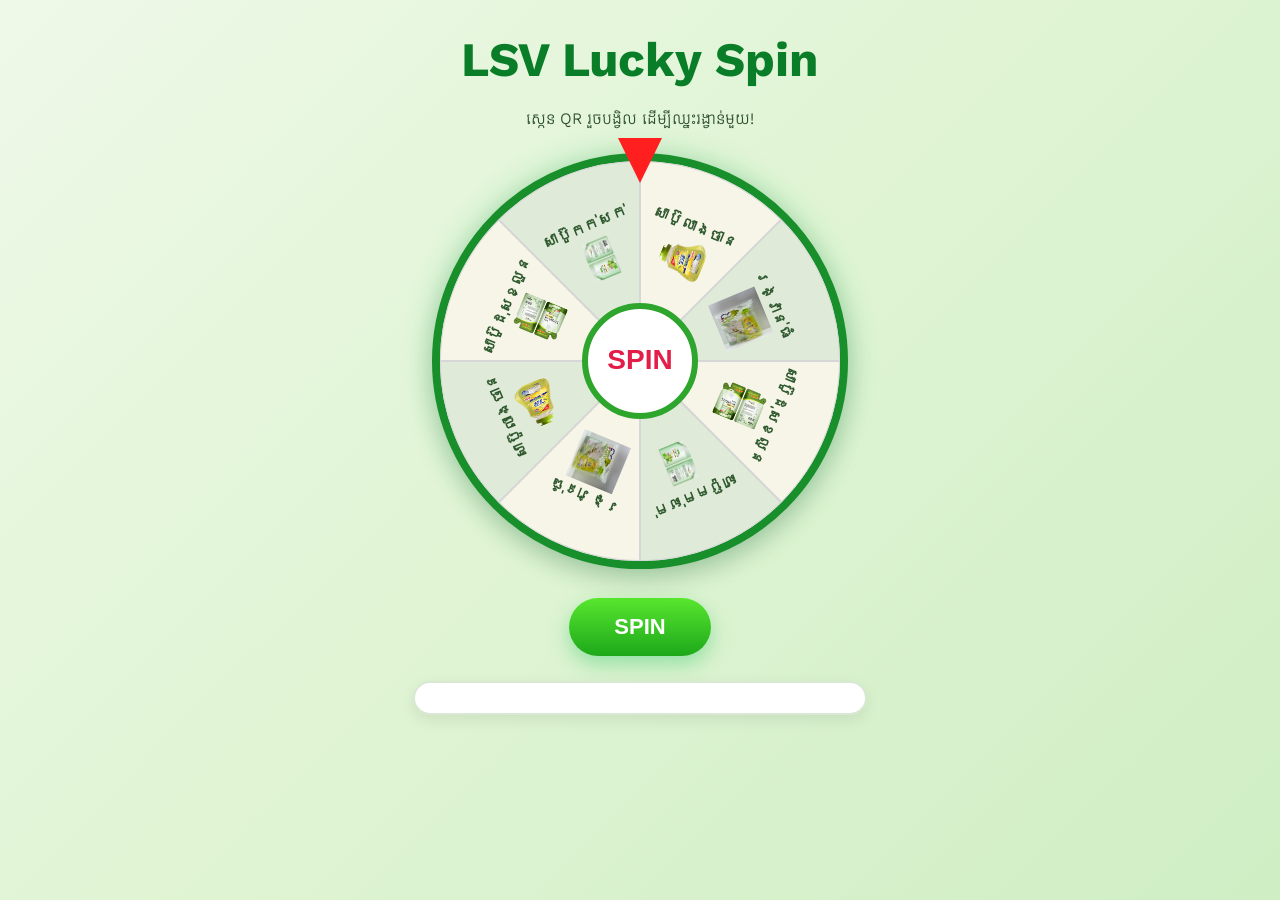
==== index.html @ d08d1ec9 "rename to index.html" ====
<!DOCTYPE html>
<html lang="en">

<head>
    <meta charset="UTF-8">
    <link href="https://fonts.googleapis.com/css2?family=Kantumruy+Pro:wght@400;700&display=swap" rel="stylesheet">
    <meta name="viewport" content="width=device-width, initial-scale=1.0">
    <title>Spin Wheel</title>
    <link rel="stylesheet" href="style.css">
</head>

<body>

    <h1>LSV Lucky Spin </h1>
    <p>ស្កេន QR រួចបង្វិល ដើម្បីឈ្នះរង្វាន់មួយ!
    </p>
    <div class="wheel-container">
        <div class="pointer"></div>
        <canvas id="wheel" width="400" height="400"></canvas>
    </div>

    <button id="spinBtn" onclick="spin()">SPIN</button>

    <div id="result"></div>

    <script src="script.js"></script>
</body>

</html>
---- style.css ----
body {
    margin: 0;
    min-height: 100vh;
    display: flex;
    flex-direction: column;
    align-items: center;
    font-family: "Kantumruy Pro", sans-serif;
    background: linear-gradient( 135deg, #eef9e8, #dff4d3, #cfeec4);
    color: #0f5132;
    overflow-x: hidden;
}


/* Title */

h1 {
    font-size: 3rem;
    color: #0a7d28;
    margin-bottom: 5px;
    text-align: center;
    font-weight: 800;
}

p {
    color: #2d4f2d;
    text-align: center;
    margin-bottom: 25px;
}


/* Wheel */

.wheel-container {
    position: relative;
}

#wheel {
    width: 500;
    height: 500;
    border-radius: 50%;
    border: 8px solid #188f2a;
    background: white;
    box-shadow: 0 10px 25px rgba(0, 0, 0, 0.15), 0 0 30px rgba(34, 197, 94, 0.3);
    transition: transform 5s ease-out;
}


/* Pointer */

.pointer {
    position: absolute;
    top: -15px;
    left: 50%;
    transform: translateX(-50%);
    width: 0;
    height: 0;
    border-left: 22px solid transparent;
    border-right: 22px solid transparent;
    border-top: 45px solid #ff1f1f;
    z-index: 100;
}


/* Spin Button */

#spinBtn {
    margin-top: 25px;
    padding: 16px 45px;
    border: none;
    border-radius: 50px;
    background: linear-gradient( 180deg, #58e62f, #1da81a);
    color: white;
    font-size: 22px;
    font-weight: bold;
    cursor: pointer;
    box-shadow: 0 8px 20px rgba(34, 197, 94, 0.4);
    transition: 0.3s;
}

#spinBtn:hover {
    transform: translateY(-3px);
}

#spinBtn:active {
    transform: scale(0.96);
}


/* Result Box */

#result {
    margin-top: 25px;
    width: 90%;
    max-width: 420px;
    background: #ffffff;
    border: 2px solid #d9e8d5;
    border-radius: 20px;
    padding: 15px;
    text-align: center;
    color: #1f2937;
    font-size: 24px;
    font-weight: bold;
    box-shadow: 0 5px 15px rgba(0, 0, 0, 0.08);
}


/* Mobile */

@media (max-width: 500px) {
    #wheel {
        width: 320px;
        height: 320px;
    }
    h1 {
        font-size: 2.2rem;
    }
    p {
        font-size: 16px;
        padding: 0 15px;
    }
    #spinBtn {
        font-size: 20px;
        padding: 14px 35px;
    }
    #result {
        font-size: 20px;
    }
}

.logo {
    width: 120px;
    height: auto;
    margin-top: 20px;
    margin-bottom: 10px;
}

@media(max-width:500px) {
    .logo {
        width: 90px;
    }
}
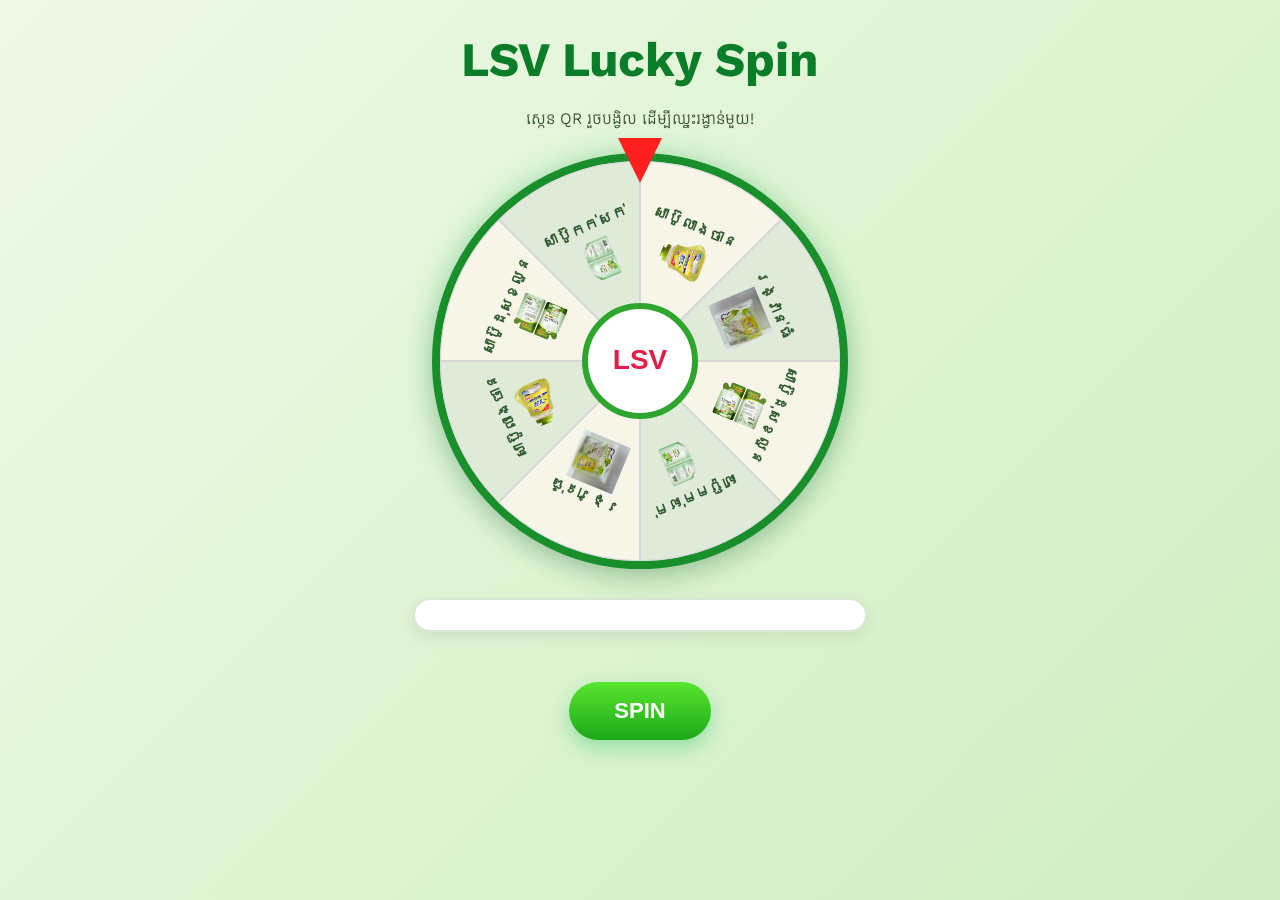
==== commit 38bc637f: "rename to index.html" ====
--- a/index.html
+++ b/index.html
@@ -5,25 +5,40 @@
     <meta charset="UTF-8">
     <link href="https://fonts.googleapis.com/css2?family=Kantumruy+Pro:wght@400;700&display=swap" rel="stylesheet">
     <meta name="viewport" content="width=device-width, initial-scale=1.0">
-    <title>Spin Wheel</title>
+    <title>LSV Lucky Spin</title>
     <link rel="stylesheet" href="style.css">
 </head>
 
 <body>
 
-    <h1>LSV Lucky Spin </h1>
-    <p>ស្កេន QR រួចបង្វិល ដើម្បីឈ្នះរង្វាន់មួយ!
-    </p>
+    <h1>LSV Lucky Spin</h1>
+    <p>ស្កេន QR រួចបង្វិល ដើម្បីឈ្នះរង្វាន់មួយ!</p>
+
     <div class="wheel-container">
         <div class="pointer"></div>
         <canvas id="wheel" width="400" height="400"></canvas>
     </div>
 
+    <div id="winnerPopup" class="popup">
+        <div class="popup-content">
+            <img id="winnerImg" src="" alt="">
+            <h2 id="winnerText"></h2>
+            <button onclick="closePopup()">បិទ</button>
+        </div>
+    </div>
+
+    <p id="result"></p>
+
     <button id="spinBtn" onclick="spin()">SPIN</button>
 
-    <div id="result"></div>
+    <script src="script.js"></script>
 
-    <script src="script.js"></script>
+    <script>
+        function closePopup() {
+            document.getElementById("winnerPopup").style.display = "none";
+        }
+    </script>
+
 </body>
 
 </html>
--- a/style.css
+++ b/style.css
@@ -138,4 +138,52 @@
     .logo {
         width: 90px;
     }
+}
+
+.popup {
+    display: none;
+    position: fixed;
+    top: 0;
+    left: 0;
+    width: 100%;
+    height: 100%;
+    background: rgba(0, 0, 0, .7);
+    justify-content: center;
+    align-items: center;
+    z-index: 9999;
+}
+
+.popup-content {
+    background: #fff;
+    padding: 20px;
+    border-radius: 20px;
+    text-align: center;
+    animation: pop .4s ease;
+    max-width: 320px;
+}
+
+.popup-content img {
+    width: 180px;
+    height: auto;
+    margin-bottom: 10px;
+}
+
+.popup-content button {
+    background: #16a34a;
+    color: white;
+    border: none;
+    padding: 10px 20px;
+    border-radius: 10px;
+    cursor: pointer;
+}
+
+@keyframes pop {
+    from {
+        transform: scale(.3);
+        opacity: 0;
+    }
+    to {
+        transform: scale(1);
+        opacity: 1;
+    }
 }
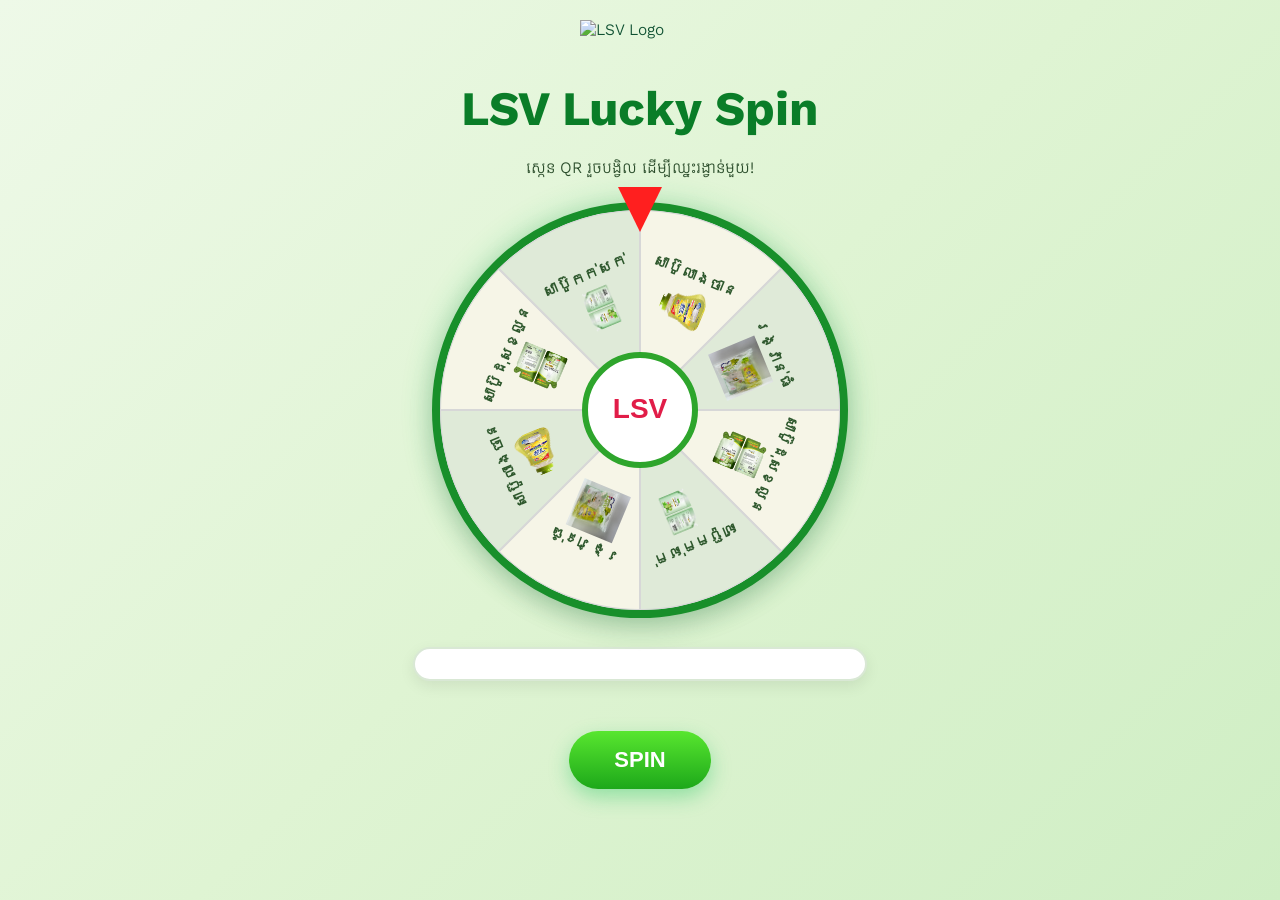
==== commit 0d578d65: "rename to index.html" ====
--- a/index.html
+++ b/index.html
@@ -10,7 +10,7 @@
 </head>
 
 <body>
-
+    <img src="img/logo.png" alt="LSV Logo" class="logo">
     <h1>LSV Lucky Spin</h1>
     <p>ស្កេន QR រួចបង្វិល ដើម្បីឈ្នះរង្វាន់មួយ!</p>
 
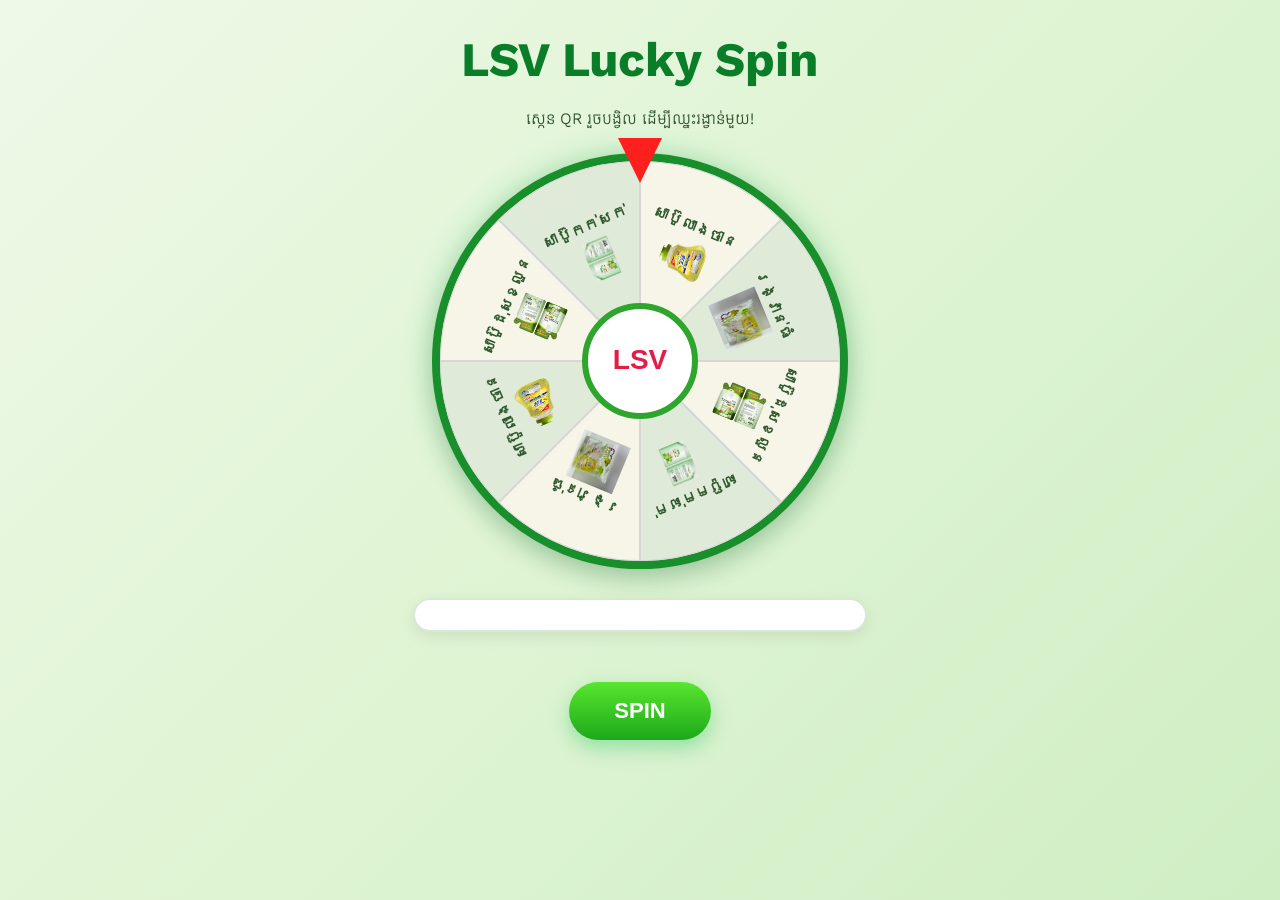
==== commit c711c488: "rename to index.html" ====
--- a/index.html
+++ b/index.html
@@ -10,7 +10,6 @@
 </head>
 
 <body>
-    <img src="img/logo.png" alt="LSV Logo" class="logo">
     <h1>LSV Lucky Spin</h1>
     <p>ស្កេន QR រួចបង្វិល ដើម្បីឈ្នះរង្វាន់មួយ!</p>
 
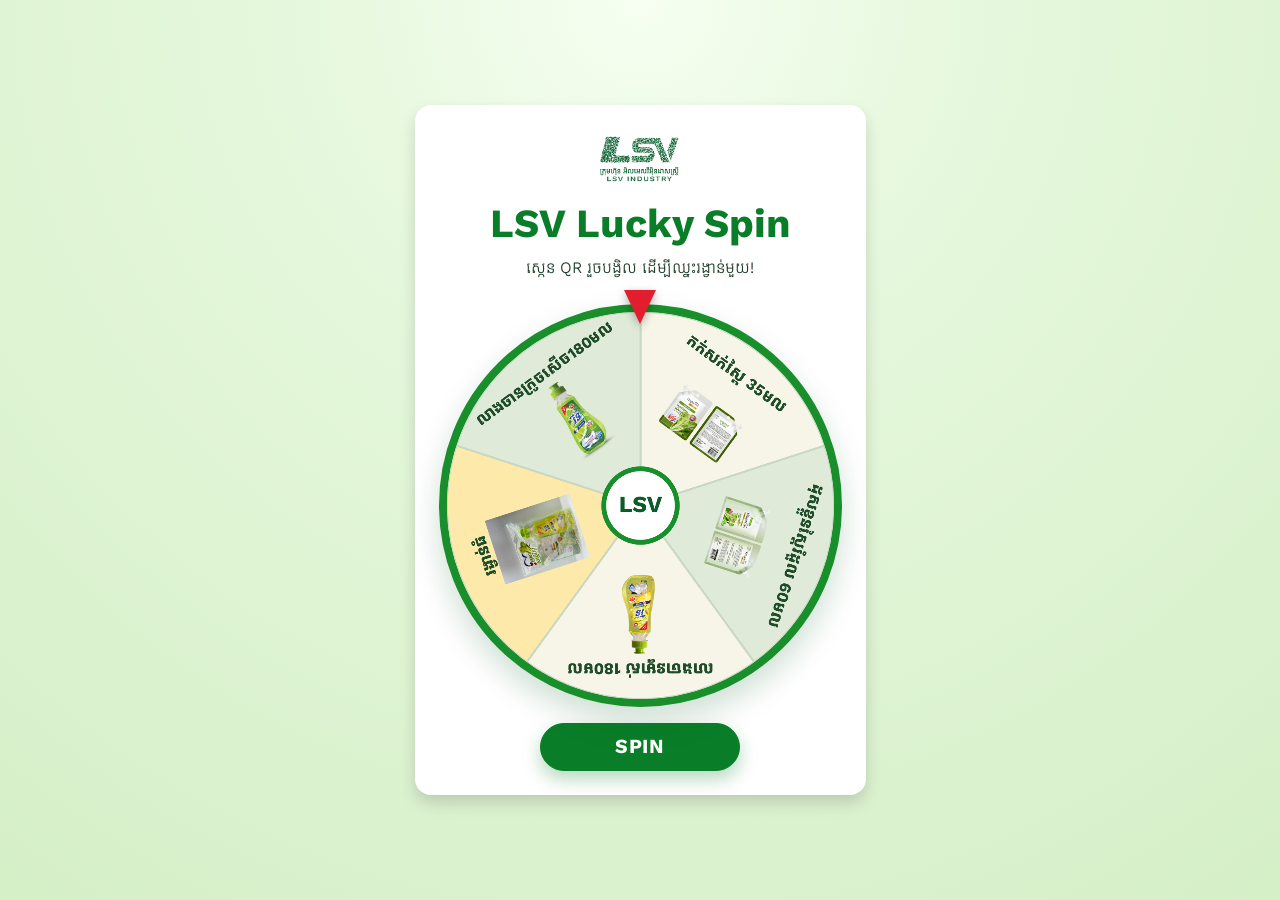
==== commit 377a4c5a: "Redesign spin page with Bootstrap and fix wheel UI Add Bootstrap 5.3.3 for the layout, buttons, resu" ====
--- a/index.html
+++ b/index.html
@@ -1,43 +1,58 @@
 <!DOCTYPE html>
-<html lang="en">
+<html lang="km">
 
 <head>
     <meta charset="UTF-8">
-    <link href="https://fonts.googleapis.com/css2?family=Kantumruy+Pro:wght@400;700&display=swap" rel="stylesheet">
     <meta name="viewport" content="width=device-width, initial-scale=1.0">
     <title>LSV Lucky Spin</title>
+    <link rel="preconnect" href="https://fonts.googleapis.com">
+    <link rel="preconnect" href="https://fonts.gstatic.com" crossorigin>
+    <link href="https://fonts.googleapis.com/css2?family=Kantumruy+Pro:wght@400;700&display=swap" rel="stylesheet">
+    <link href="https://cdn.jsdelivr.net/npm/bootstrap@5.3.3/dist/css/bootstrap.min.css" rel="stylesheet"
+        integrity="sha384-QWTKZyjpPEjISv5WaRU9OFeRpok6YctnYmDr5pNlyT2bRjXh0JMhjY6hW+ALEwIH" crossorigin="anonymous">
     <link rel="stylesheet" href="style.css">
 </head>
 
 <body>
-    <h1>LSV Lucky Spin</h1>
-    <p>ស្កេន QR រួចបង្វិល ដើម្បីឈ្នះរង្វាន់មួយ!</p>
+    <main class="container py-3 py-md-4">
+        <div class="row justify-content-center">
+            <div class="col-12 col-sm-10 col-md-8 col-lg-6 col-xl-5">
+                <div class="card spin-card border-0 shadow rounded-4">
+                    <div class="card-body d-flex flex-column align-items-center text-center gap-2 p-3 p-md-4">
+                        <img class="logo" src="Logo.png" alt="LSV Industry" width="1250" height="812">
+                        <h1 class="spin-title fw-bold mb-0">LSV Lucky Spin</h1>
+                        <p class="spin-subtitle mb-0">ស្កេន QR រួចបង្វិល ដើម្បីឈ្នះរង្វាន់មួយ!</p>
 
-    <div class="wheel-container">
-        <div class="pointer"></div>
-        <canvas id="wheel" width="400" height="400"></canvas>
-    </div>
+                        <div class="wheel-container">
+                            <div class="pointer" aria-hidden="true"></div>
+                            <canvas id="wheel" role="img" aria-label="កង់រង្វាន់ LSV"></canvas>
+                        </div>
 
-    <div id="winnerPopup" class="popup">
-        <div class="popup-content">
-            <img id="winnerImg" src="" alt="">
-            <h2 id="winnerText"></h2>
-            <button onclick="closePopup()">បិទ</button>
+                        <button id="spinBtn" type="button" class="btn btn-spin btn-lg rounded-pill">SPIN</button>
+
+                        <div id="result" class="alert alert-success w-100 mb-0 mt-1 d-none" role="status"></div>
+                    </div>
+                </div>
+            </div>
+        </div>
+    </main>
+
+    <div id="winnerPopup" class="modal fade" tabindex="-1" aria-labelledby="winnerText" aria-hidden="true">
+        <div class="modal-dialog modal-dialog-centered modal-sm">
+            <div class="modal-content border-0 rounded-4 text-center">
+                <div class="modal-body p-4">
+                    <img id="winnerImg" class="winner-img img-fluid mb-3" src="" alt="">
+                    <h2 id="winnerText" class="h4 fw-bold mb-3"></h2>
+                    <button type="button" class="btn btn-spin rounded-pill px-4" data-bs-dismiss="modal">បិទ</button>
+                </div>
+            </div>
         </div>
     </div>
 
-    <p id="result"></p>
-
-    <button id="spinBtn" onclick="spin()">SPIN</button>
-
+    <script src="https://cdn.jsdelivr.net/npm/bootstrap@5.3.3/dist/js/bootstrap.bundle.min.js"
+        integrity="sha384-YvpcrYf0tY3lHB60NNkmXc5s9fDVZLESaAA55NDzOxhy9GkcIdslK1eN7N6jIeHz"
+        crossorigin="anonymous"></script>
     <script src="script.js"></script>
-
-    <script>
-        function closePopup() {
-            document.getElementById("winnerPopup").style.display = "none";
-        }
-    </script>
-
 </body>
 
-</html>+</html>
--- a/style.css
+++ b/style.css
@@ -1,189 +1,89 @@
-body {
-    margin: 0;
-    min-height: 100vh;
-    display: flex;
-    flex-direction: column;
-    align-items: center;
-    font-family: "Kantumruy Pro", sans-serif;
-    background: linear-gradient( 135deg, #eef9e8, #dff4d3, #cfeec4);
-    color: #0f5132;
-    overflow-x: hidden;
+:root {
+    --lsv-green: #0a7d28;
+    --lsv-green-dark: #0b5d2b;
+    --bs-body-font-family: "Kantumruy Pro", sans-serif;
+    --bs-body-color: #1f3d2b;
 }
 
-
-/* Title */
-
-h1 {
-    font-size: 3rem;
-    color: #0a7d28;
-    margin-bottom: 5px;
-    text-align: center;
-    font-weight: 800;
+body {
+    min-height: 100vh;
+    min-height: 100dvh;
+    display: flex;
+    align-items: center;
+    background: radial-gradient(circle at top, #f6fff1 0%, #e6f8dd 30%, #d5efc7 100%);
 }
 
-p {
-    color: #2d4f2d;
-    text-align: center;
-    margin-bottom: 25px;
+.logo {
+    width: 96px;
+    height: auto;
 }
 
+.spin-title {
+    color: var(--lsv-green);
+    font-size: clamp(1.75rem, 5vw, 2.5rem);
+}
 
-/* Wheel */
-
+/* Wheel: never taller than ~half the screen, so SPIN stays visible without scrolling */
 .wheel-container {
     position: relative;
+    width: min(100%, 440px, 54vh);
+    aspect-ratio: 1;
+    margin: 1rem 0 0.5rem;
 }
 
 #wheel {
-    width: 500;
-    height: 500;
+    display: block;
+    width: 100%;
+    height: 100%;
     border-radius: 50%;
     border: 8px solid #188f2a;
-    background: white;
-    box-shadow: 0 10px 25px rgba(0, 0, 0, 0.15), 0 0 30px rgba(34, 197, 94, 0.3);
-    transition: transform 5s ease-out;
+    background: #fff;
+    box-shadow: 0 14px 30px rgba(17, 94, 39, 0.2);
 }
-
-
-/* Pointer */
 
 .pointer {
     position: absolute;
-    top: -15px;
+    top: -14px;
     left: 50%;
     transform: translateX(-50%);
     width: 0;
     height: 0;
-    border-left: 22px solid transparent;
-    border-right: 22px solid transparent;
-    border-top: 45px solid #ff1f1f;
-    z-index: 100;
+    border-left: 16px solid transparent;
+    border-right: 16px solid transparent;
+    border-top: 34px solid #e11d2e;
+    filter: drop-shadow(0 3px 4px rgba(0, 0, 0, 0.3));
+    z-index: 1;
 }
 
-
-/* Spin Button */
+/* Bootstrap button themed in LSV green */
+.btn-spin {
+    --bs-btn-color: #fff;
+    --bs-btn-bg: var(--lsv-green);
+    --bs-btn-border-color: var(--lsv-green);
+    --bs-btn-hover-color: #fff;
+    --bs-btn-hover-bg: var(--lsv-green-dark);
+    --bs-btn-hover-border-color: var(--lsv-green-dark);
+    --bs-btn-active-color: #fff;
+    --bs-btn-active-bg: var(--lsv-green-dark);
+    --bs-btn-active-border-color: var(--lsv-green-dark);
+    --bs-btn-disabled-color: #fff;
+    --bs-btn-disabled-bg: #7a9c84;
+    --bs-btn-disabled-border-color: #7a9c84;
+    --bs-btn-focus-shadow-rgb: 10, 125, 40;
+    font-weight: 700;
+}
 
 #spinBtn {
-    margin-top: 25px;
-    padding: 16px 45px;
-    border: none;
-    border-radius: 50px;
-    background: linear-gradient( 180deg, #58e62f, #1da81a);
-    color: white;
-    font-size: 22px;
-    font-weight: bold;
-    cursor: pointer;
-    box-shadow: 0 8px 20px rgba(34, 197, 94, 0.4);
-    transition: 0.3s;
+    min-width: 200px;
+    letter-spacing: 0.04em;
+    box-shadow: 0 8px 18px rgba(10, 125, 40, 0.3);
 }
 
-#spinBtn:hover {
-    transform: translateY(-3px);
+#spinBtn:disabled {
+    box-shadow: none;
 }
 
-#spinBtn:active {
-    transform: scale(0.96);
+.winner-img {
+    max-height: 240px;
+    object-fit: contain;
 }
-
-
-/* Result Box */
-
-#result {
-    margin-top: 25px;
-    width: 90%;
-    max-width: 420px;
-    background: #ffffff;
-    border: 2px solid #d9e8d5;
-    border-radius: 20px;
-    padding: 15px;
-    text-align: center;
-    color: #1f2937;
-    font-size: 24px;
-    font-weight: bold;
-    box-shadow: 0 5px 15px rgba(0, 0, 0, 0.08);
-}
-
-
-/* Mobile */
-
-@media (max-width: 500px) {
-    #wheel {
-        width: 320px;
-        height: 320px;
-    }
-    h1 {
-        font-size: 2.2rem;
-    }
-    p {
-        font-size: 16px;
-        padding: 0 15px;
-    }
-    #spinBtn {
-        font-size: 20px;
-        padding: 14px 35px;
-    }
-    #result {
-        font-size: 20px;
-    }
-}
-
-.logo {
-    width: 120px;
-    height: auto;
-    margin-top: 20px;
-    margin-bottom: 10px;
-}
-
-@media(max-width:500px) {
-    .logo {
-        width: 90px;
-    }
-}
-
-.popup {
-    display: none;
-    position: fixed;
-    top: 0;
-    left: 0;
-    width: 100%;
-    height: 100%;
-    background: rgba(0, 0, 0, .7);
-    justify-content: center;
-    align-items: center;
-    z-index: 9999;
-}
-
-.popup-content {
-    background: #fff;
-    padding: 20px;
-    border-radius: 20px;
-    text-align: center;
-    animation: pop .4s ease;
-    max-width: 320px;
-}
-
-.popup-content img {
-    width: 180px;
-    height: auto;
-    margin-bottom: 10px;
-}
-
-.popup-content button {
-    background: #16a34a;
-    color: white;
-    border: none;
-    padding: 10px 20px;
-    border-radius: 10px;
-    cursor: pointer;
-}
-
-@keyframes pop {
-    from {
-        transform: scale(.3);
-        opacity: 0;
-    }
-    to {
-        transform: scale(1);
-        opacity: 1;
-    }
-}
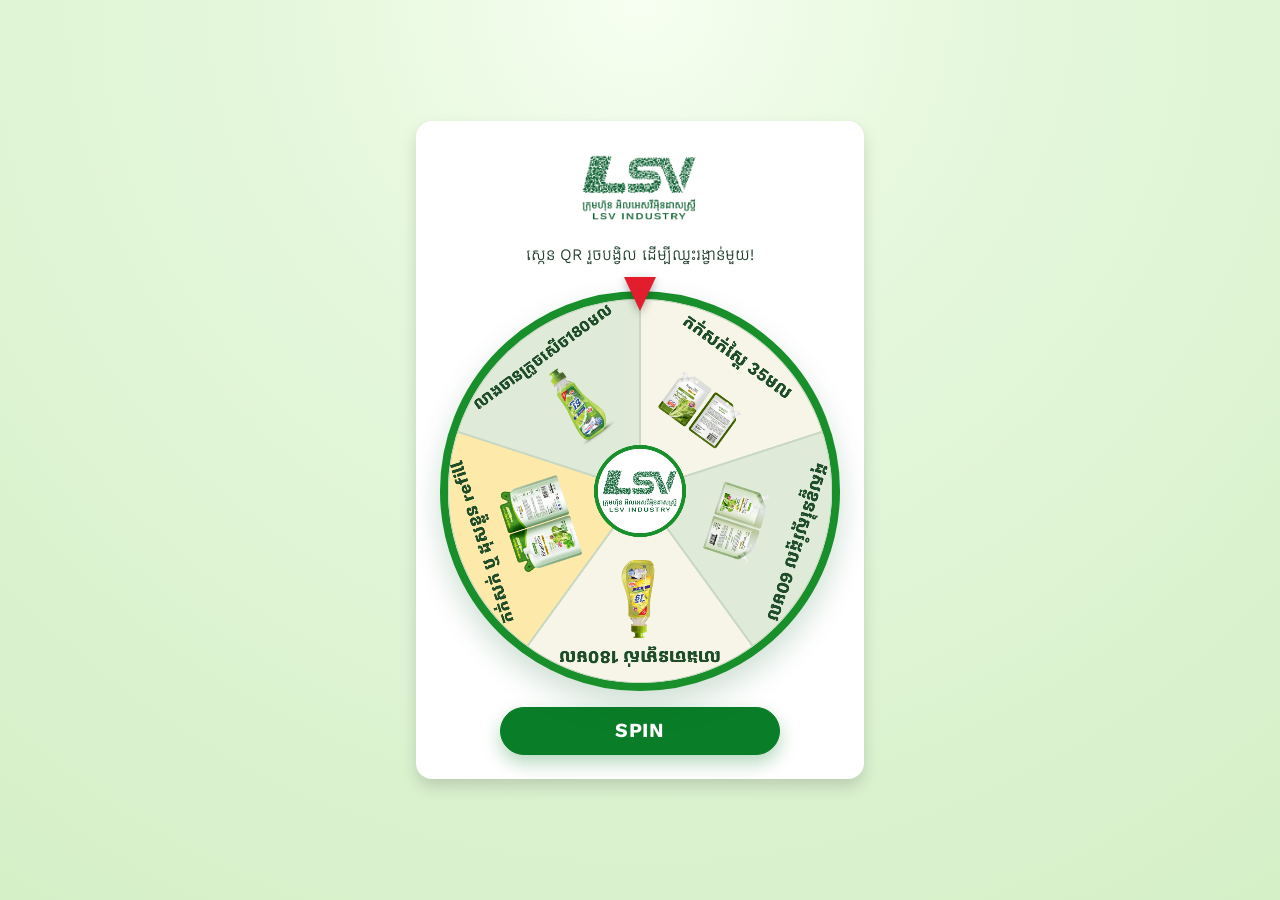
==== commit 6a135f76: "Improve mobile layout and remove page title Keep the page from widening during a spin by clipping th" ====
--- a/index.html
+++ b/index.html
@@ -8,24 +8,24 @@
     <link rel="preconnect" href="https://fonts.googleapis.com">
     <link rel="preconnect" href="https://fonts.gstatic.com" crossorigin>
     <link href="https://fonts.googleapis.com/css2?family=Kantumruy+Pro:wght@400;700&display=swap" rel="stylesheet">
-    <link href="https://cdn.jsdelivr.net/npm/bootstrap@5.3.3/dist/css/bootstrap.min.css" rel="stylesheet"
-        integrity="sha384-QWTKZyjpPEjISv5WaRU9OFeRpok6YctnYmDr5pNlyT2bRjXh0JMhjY6hW+ALEwIH" crossorigin="anonymous">
+    <link href="https://cdn.jsdelivr.net/npm/bootstrap@5.3.3/dist/css/bootstrap.min.css" rel="stylesheet" integrity="sha384-QWTKZyjpPEjISv5WaRU9OFeRpok6YctnYmDr5pNlyT2bRjXh0JMhjY6hW+ALEwIH" crossorigin="anonymous">
     <link rel="stylesheet" href="style.css">
 </head>
 
 <body>
-    <main class="container py-3 py-md-4">
+    <main class="container px-2 px-sm-3 py-2 py-md-4">
         <div class="row justify-content-center">
             <div class="col-12 col-sm-10 col-md-8 col-lg-6 col-xl-5">
                 <div class="card spin-card border-0 shadow rounded-4">
-                    <div class="card-body d-flex flex-column align-items-center text-center gap-2 p-3 p-md-4">
+                    <div class="card-body d-flex flex-column align-items-center text-center gap-2 px-2 py-3 p-sm-3 p-md-4">
                         <img class="logo" src="Logo.png" alt="LSV Industry" width="1250" height="812">
-                        <h1 class="spin-title fw-bold mb-0">LSV Lucky Spin</h1>
                         <p class="spin-subtitle mb-0">ស្កេន QR រួចបង្វិល ដើម្បីឈ្នះរង្វាន់មួយ!</p>
 
                         <div class="wheel-container">
                             <div class="pointer" aria-hidden="true"></div>
-                            <canvas id="wheel" role="img" aria-label="កង់រង្វាន់ LSV"></canvas>
+                            <div class="wheel-frame">
+                                <canvas id="wheel" role="img" aria-label="កង់រង្វាន់ LSV"></canvas>
+                            </div>
                         </div>
 
                         <button id="spinBtn" type="button" class="btn btn-spin btn-lg rounded-pill">SPIN</button>
@@ -49,10 +49,8 @@
         </div>
     </div>
 
-    <script src="https://cdn.jsdelivr.net/npm/bootstrap@5.3.3/dist/js/bootstrap.bundle.min.js"
-        integrity="sha384-YvpcrYf0tY3lHB60NNkmXc5s9fDVZLESaAA55NDzOxhy9GkcIdslK1eN7N6jIeHz"
-        crossorigin="anonymous"></script>
+    <script src="https://cdn.jsdelivr.net/npm/bootstrap@5.3.3/dist/js/bootstrap.bundle.min.js" integrity="sha384-YvpcrYf0tY3lHB60NNkmXc5s9fDVZLESaAA55NDzOxhy9GkcIdslK1eN7N6jIeHz" crossorigin="anonymous"></script>
     <script src="script.js"></script>
 </body>
 
-</html>
+</html>
--- a/style.css
+++ b/style.css
@@ -13,9 +13,15 @@
     background: radial-gradient(circle at top, #f6fff1 0%, #e6f8dd 30%, #d5efc7 100%);
 }
 
+/* Height follows the screen, so the logo is readable without pushing SPIN down */
 .logo {
-    width: 96px;
-    height: auto;
+    width: auto;
+    height: clamp(58px, 11vh, 90px);
+    height: clamp(58px, 11svh, 90px);
+}
+
+.spin-subtitle {
+    text-wrap: balance;
 }
 
 .spin-title {
@@ -27,18 +33,27 @@
 .wheel-container {
     position: relative;
     width: min(100%, 440px, 54vh);
+    width: min(100%, 440px, 54svh);
     aspect-ratio: 1;
     margin: 1rem 0 0.5rem;
+}
+
+/* The frame stays still and clips the canvas. Without it, the rotating square's
+   corners widen the page on phones and the shadow spins with the wheel. */
+.wheel-frame {
+    width: 100%;
+    height: 100%;
+    overflow: hidden;
+    border-radius: 50%;
+    border: 8px solid #188f2a;
+    background: #fff;
+    box-shadow: 0 14px 30px rgba(17, 94, 39, 0.2);
 }
 
 #wheel {
     display: block;
     width: 100%;
     height: 100%;
-    border-radius: 50%;
-    border: 8px solid #188f2a;
-    background: #fff;
-    box-shadow: 0 14px 30px rgba(17, 94, 39, 0.2);
 }
 
 .pointer {
@@ -74,7 +89,8 @@
 }
 
 #spinBtn {
-    min-width: 200px;
+    width: min(100%, 280px);
+    touch-action: manipulation;
     letter-spacing: 0.04em;
     box-shadow: 0 8px 18px rgba(10, 125, 40, 0.3);
 }
@@ -83,7 +99,12 @@
     box-shadow: none;
 }
 
+#winnerText,
+#result {
+    text-wrap: balance;
+}
+
 .winner-img {
-    max-height: 240px;
+    max-height: min(240px, 38vh);
     object-fit: contain;
 }
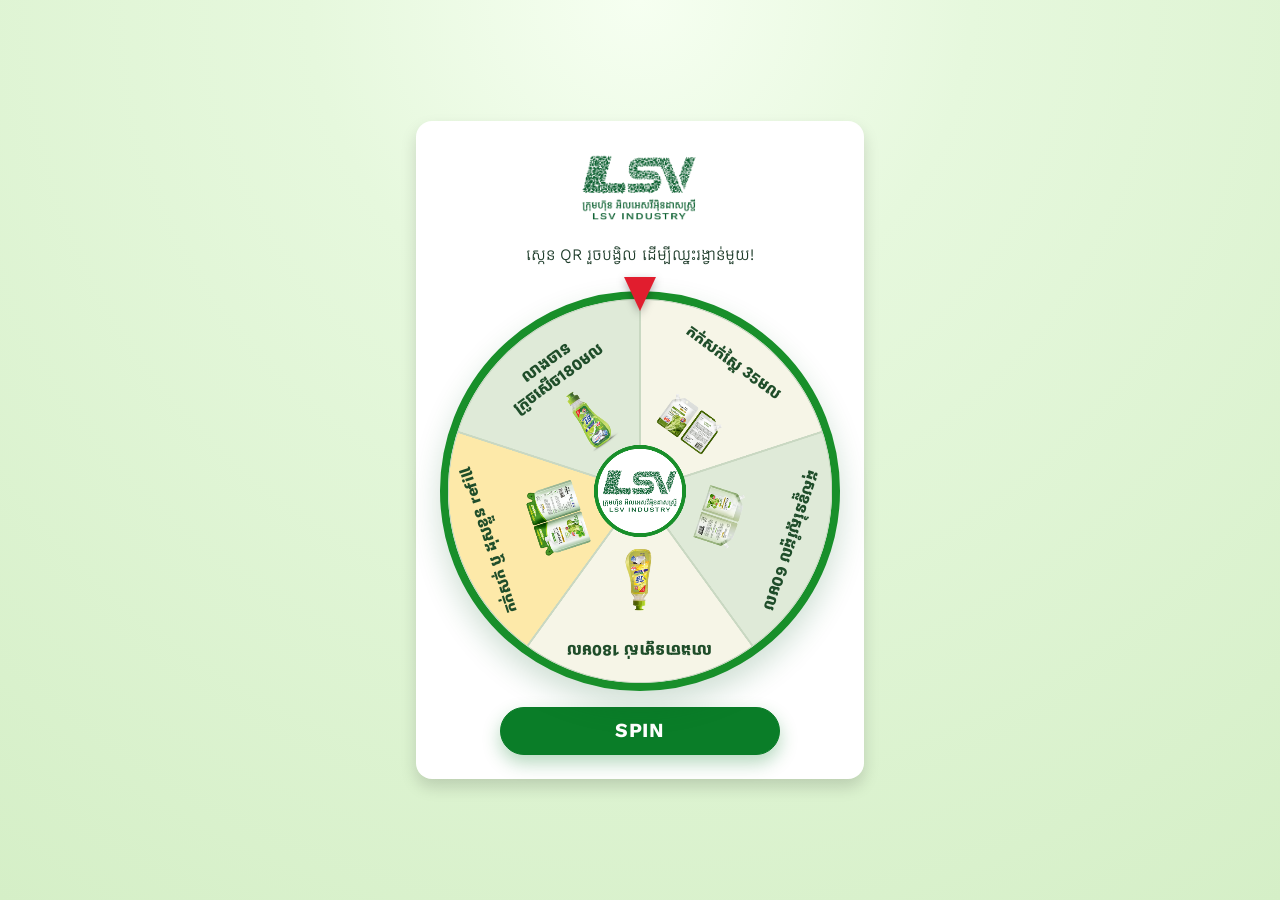
==== commit 5767d6e4: "Fix prize names running off the wheel on iPhone On iPhone, names drawn on the canvas lost their cent" ====
--- a/index.html
+++ b/index.html
@@ -24,7 +24,9 @@
                         <div class="wheel-container">
                             <div class="pointer" aria-hidden="true"></div>
                             <div class="wheel-frame">
-                                <canvas id="wheel" role="img" aria-label="កង់រង្វាន់ LSV"></canvas>
+                                <div id="wheelRotor" class="wheel-rotor">
+                                    <canvas id="wheel" role="img" aria-label="កង់រង្វាន់ LSV"></canvas>
+                                </div>
                             </div>
                         </div>
 
--- a/style.css
+++ b/style.css
@@ -50,10 +50,37 @@
     box-shadow: 0 14px 30px rgba(17, 94, 39, 0.2);
 }
 
+/* Canvas and prize names rotate together */
+.wheel-rotor {
+    position: relative;
+    width: 100%;
+    height: 100%;
+    will-change: transform;
+}
+
 #wheel {
     display: block;
     width: 100%;
     height: 100%;
+}
+
+/* --wheel-size is set in px by script.js. The label's top edge starts at the wheel's
+   centre, turns to its slice, then moves out to the rim; long names wrap inward. */
+.wheel-label {
+    position: absolute;
+    top: 50%;
+    left: 50%;
+    width: calc(var(--wheel-size, 340px) * 0.4);
+    margin-left: calc(var(--wheel-size, 340px) * -0.2);
+    transform-origin: 50% 0;
+    transform: rotate(var(--label-angle)) translateY(calc(var(--wheel-size, 340px) * -0.44));
+    color: #1f4d2a;
+    font-size: calc(var(--wheel-size, 340px) * 0.042);
+    font-weight: 700;
+    line-height: 1.25;
+    text-align: center;
+    text-wrap: balance;
+    pointer-events: none;
 }
 
 .pointer {
